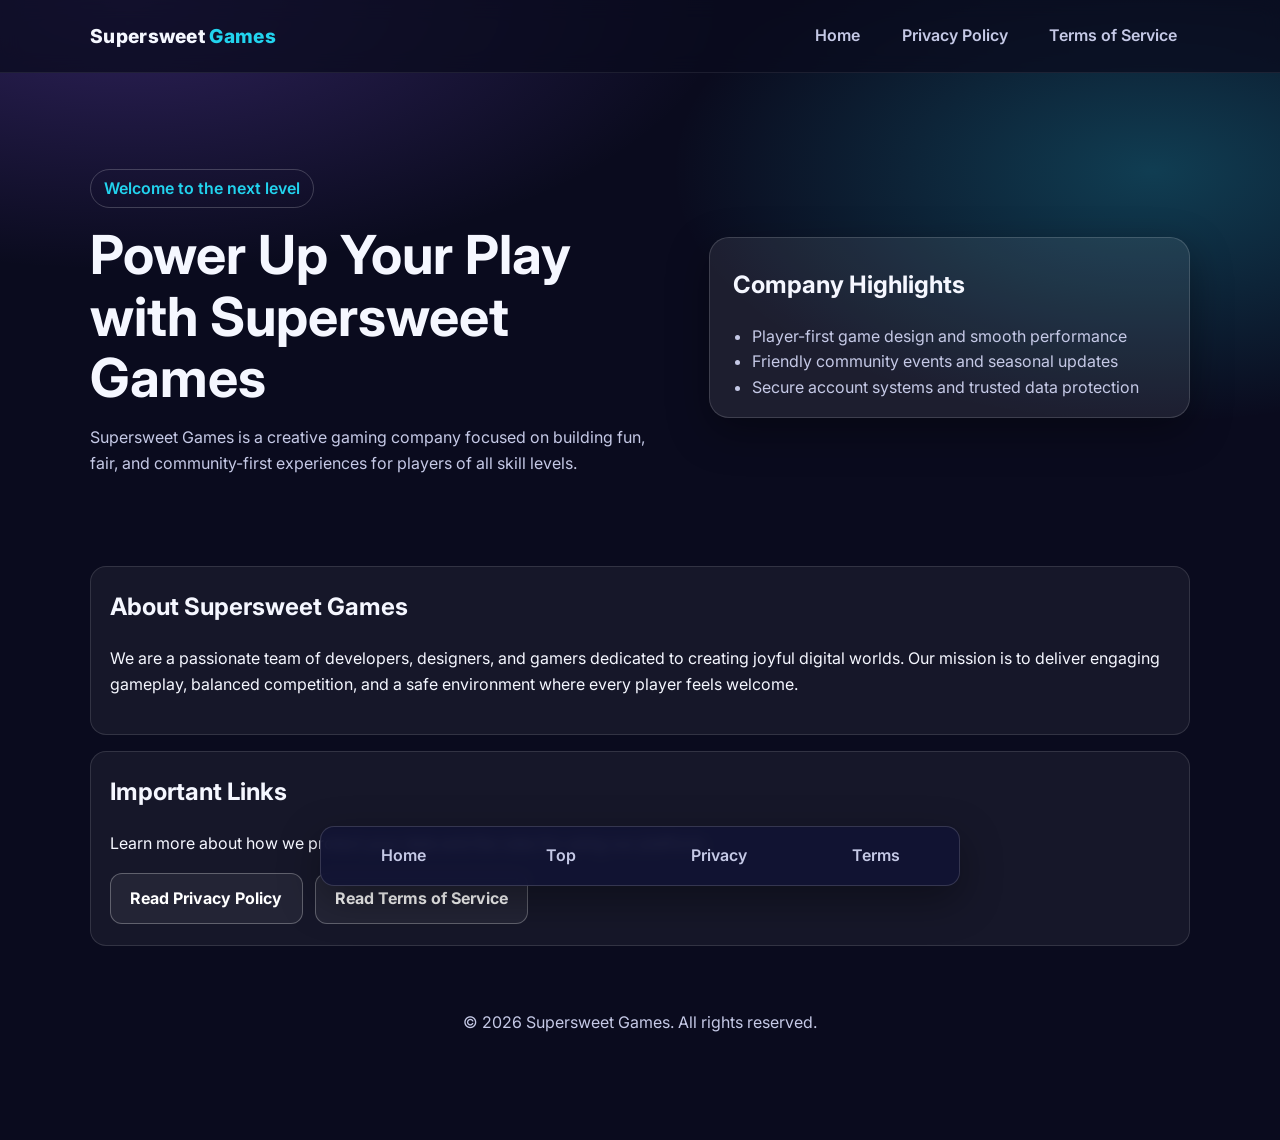
==== index.html @ 05249ee4 "super sweet testing" ====
<!DOCTYPE html>
<html lang="en">
<head>
  <meta charset="UTF-8">
  <meta name="viewport" content="width=device-width, initial-scale=1.0">
  <title>Supersweet Games</title>
  <meta name="description" content="Supersweet Games - Play, compete, and connect in a vibrant gaming world.">
  <link rel="preconnect" href="https://fonts.googleapis.com">
  <link rel="preconnect" href="https://fonts.gstatic.com" crossorigin>
  <link href="https://fonts.googleapis.com/css2?family=Inter:wght@400;600;700;800&display=swap" rel="stylesheet">
  <link rel="stylesheet" href="styles.css">
</head>
<body>
  <header class="site-header">
    <nav class="navbar container" aria-label="Main navigation">
      <a href="index.html" class="brand">Supersweet <span>Games</span></a>

      <button class="menu-toggle" aria-label="Toggle menu" aria-expanded="false">
        <span></span>
        <span></span>
        <span></span>
      </button>

      <ul class="nav-links">
        <li><a href="index.html">Home</a></li>
        <li><a href="privacy-policy.html">Privacy Policy</a></li>
        <li><a href="terms-of-service.html">Terms of Service</a></li>
      </ul>
    </nav>
  </header>

  <main>
    <section id="home" class="hero container">
      <div class="hero-content">
        <p class="eyebrow">Welcome to the next level</p>
        <h1>Power Up Your Play with Supersweet Games</h1>
        <p class="hero-text">
          Supersweet Games is a creative gaming company focused on building fun, fair, and
          community-first experiences for players of all skill levels.
        </p>
      </div>
      <div class="hero-card">
        <h2>Company Highlights</h2>
        <ul>
          <li>Player-first game design and smooth performance</li>
          <li>Friendly community events and seasonal updates</li>
          <li>Secure account systems and trusted data protection</li>
        </ul>
      </div>
    </section>

    <section class="info container">
      <h2>About Supersweet Games</h2>
      <p>
        We are a passionate team of developers, designers, and gamers dedicated to creating
        joyful digital worlds. Our mission is to deliver engaging gameplay, balanced competition,
        and a safe environment where every player feels welcome.
      </p>
    </section>

    <section class="info container">
      <h2>Important Links</h2>
      <p>
        Learn more about how we protect your data and the rules for using our platform.
      </p>
      <div class="hero-actions">
        <a class="btn btn-secondary" href="privacy-policy.html">Read Privacy Policy</a>
        <a class="btn btn-secondary" href="terms-of-service.html">Read Terms of Service</a>
      </div>
    </section>
  </main>

  <nav class="bottom-nav" aria-label="Bottom navigation">
    <a href="index.html">Home</a>
    <a href="#home">Top</a>
    <a href="privacy-policy.html">Privacy</a>
    <a href="terms-of-service.html">Terms</a>
  </nav>

  <footer class="site-footer">
    <p>&copy; <span id="year"></span> Supersweet Games. All rights reserved.</p>
  </footer>

  <script src="script.js"></script>
</body>
</html>
---- styles.css ----
:root {
  --bg: #0a0b1e;
  --bg-soft: #131533;
  --surface: rgba(255, 255, 255, 0.08);
  --text: #f5f7ff;
  --muted: #c5c9e6;
  --accent: #8b5cf6;
  --accent-2: #22d3ee;
  --shadow: 0 14px 40px rgba(0, 0, 0, 0.35);
}

* {
  box-sizing: border-box;
}

html,
body {
  margin: 0;
  padding: 0;
  scroll-behavior: smooth;
}

body {
  font-family: "Inter", Arial, sans-serif;
  background:
    radial-gradient(1000px 450px at 10% 0%, rgba(139, 92, 246, 0.28), transparent 60%),
    radial-gradient(800px 420px at 90% 15%, rgba(34, 211, 238, 0.25), transparent 60%),
    var(--bg);
  color: var(--text);
  min-height: 100vh;
  line-height: 1.6;
}

.container {
  width: min(1100px, 92%);
  margin: 0 auto;
}

.site-header {
  position: sticky;
  top: 0;
  z-index: 10;
  background: rgba(10, 11, 30, 0.75);
  backdrop-filter: blur(10px);
  border-bottom: 1px solid rgba(255, 255, 255, 0.08);
}

.navbar {
  display: flex;
  align-items: center;
  justify-content: space-between;
  min-height: 72px;
}

.brand {
  color: var(--text);
  text-decoration: none;
  font-weight: 800;
  letter-spacing: 0.3px;
  font-size: 1.2rem;
}

.brand span {
  color: var(--accent-2);
}

.nav-links {
  list-style: none;
  display: flex;
  gap: 1rem;
  margin: 0;
  padding: 0;
}

.nav-links a {
  color: var(--muted);
  text-decoration: none;
  font-weight: 600;
  padding: 0.5rem 0.8rem;
  border-radius: 999px;
  transition: 0.2s ease;
}

.nav-links a:hover {
  color: var(--text);
  background: var(--surface);
}

.menu-toggle {
  display: none;
  width: 44px;
  height: 44px;
  border: 1px solid rgba(255, 255, 255, 0.2);
  border-radius: 10px;
  background: transparent;
  cursor: pointer;
  padding: 10px;
}

.menu-toggle span {
  display: block;
  height: 2px;
  background: white;
  margin: 5px 0;
  border-radius: 2px;
}

.hero {
  display: grid;
  grid-template-columns: 1.1fr 0.9fr;
  gap: 2rem;
  align-items: center;
  padding: 5rem 0 4rem;
}

.eyebrow {
  display: inline-block;
  padding: 0.35rem 0.8rem;
  border: 1px solid rgba(255, 255, 255, 0.2);
  border-radius: 999px;
  color: var(--accent-2);
  margin-bottom: 1rem;
  font-weight: 600;
}

h1 {
  font-size: clamp(2rem, 4.2vw, 3.4rem);
  line-height: 1.15;
  margin: 0 0 1rem;
}

.hero-text {
  color: var(--muted);
  max-width: 58ch;
  margin-bottom: 1.6rem;
}

.hero-actions {
  display: flex;
  flex-wrap: wrap;
  gap: 0.75rem;
}

.btn {
  text-decoration: none;
  padding: 0.75rem 1.2rem;
  border-radius: 12px;
  font-weight: 700;
  transition: transform 0.2s ease, opacity 0.2s ease;
}

.btn:hover {
  transform: translateY(-1px);
  opacity: 0.95;
}

.btn-primary {
  color: #fff;
  background: linear-gradient(135deg, var(--accent), #6d28d9);
}

.btn-secondary {
  color: #fff;
  border: 1px solid rgba(255, 255, 255, 0.28);
  background: rgba(255, 255, 255, 0.06);
}

.hero-card {
  background: rgba(255, 255, 255, 0.08);
  border: 1px solid rgba(255, 255, 255, 0.15);
  border-radius: 20px;
  box-shadow: var(--shadow);
  padding: 1.4rem 1.4rem 1rem;
}

.hero-card h2 {
  margin-top: 0.3rem;
}

.hero-card ul {
  margin: 0.4rem 0 0;
  padding-left: 1.2rem;
  color: var(--muted);
}

.info {
  background: rgba(255, 255, 255, 0.05);
  border: 1px solid rgba(255, 255, 255, 0.12);
  border-radius: 16px;
  padding: 1.3rem 1.2rem;
  margin-bottom: 1rem;
}

.info h2 {
  margin-top: 0;
}

.legal-page {
  padding: 2.2rem 0 2.8rem;
}

.legal-page h1 {
  margin-top: 0;
  margin-bottom: 0.8rem;
}

.site-footer {
  text-align: center;
  color: var(--muted);
  padding: 2rem 1rem 5.5rem;
}

.bottom-nav {
  position: fixed;
  left: 50%;
  transform: translateX(-50%);
  bottom: 14px;
  z-index: 20;
  width: min(640px, 92%);
  display: flex;
  justify-content: space-between;
  gap: 0.5rem;
  padding: 0.5rem;
  border-radius: 14px;
  background: rgba(18, 20, 51, 0.92);
  border: 1px solid rgba(255, 255, 255, 0.15);
  box-shadow: var(--shadow);
  backdrop-filter: blur(6px);
}

.bottom-nav a {
  flex: 1;
  text-align: center;
  color: var(--muted);
  text-decoration: none;
  font-weight: 600;
  padding: 0.5rem 0.25rem;
  border-radius: 10px;
  transition: 0.2s ease;
}

.bottom-nav a:hover {
  color: var(--text);
  background: rgba(255, 255, 255, 0.08);
}

@media (max-width: 860px) {
  .menu-toggle {
    display: inline-block;
  }

  .nav-links {
    position: absolute;
    right: 4%;
    top: 72px;
    background: #121433;
    border: 1px solid rgba(255, 255, 255, 0.16);
    border-radius: 12px;
    display: none;
    width: min(280px, 92%);
    flex-direction: column;
    gap: 0;
    padding: 0.5rem;
  }

  .nav-links.show {
    display: flex;
  }

  .hero {
    grid-template-columns: 1fr;
    padding-top: 3rem;
  }

  .bottom-nav {
    bottom: 10px;
    gap: 0.3rem;
  }

  .bottom-nav a {
    font-size: 0.86rem;
    padding: 0.5rem 0.2rem;
  }
}
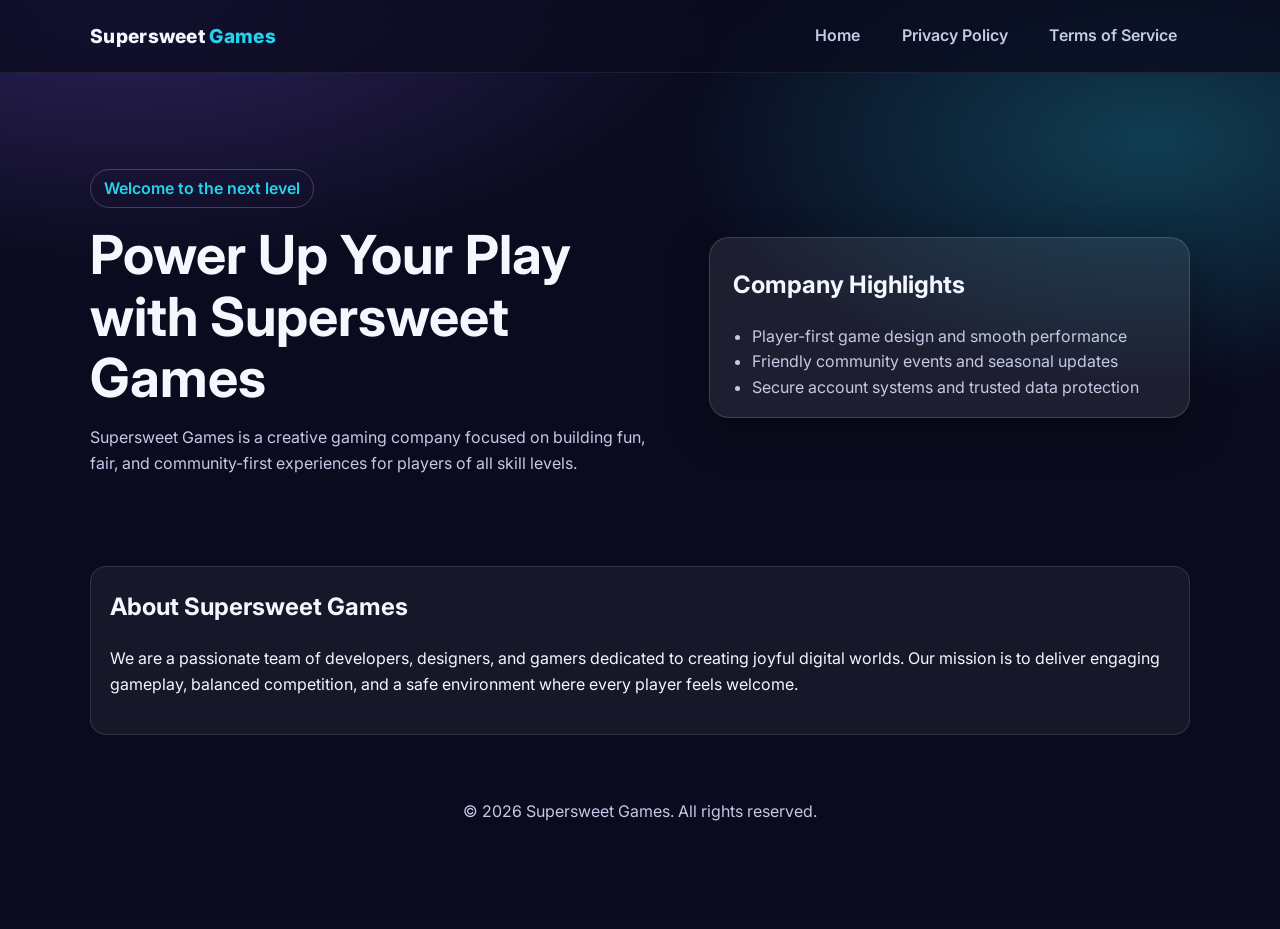
==== commit bd4ed655: "remove bottom nav" ====
--- a/index.html
+++ b/index.html
@@ -58,7 +58,7 @@
       </p>
     </section>
 
-    <section class="info container">
+    <!-- <section class="info container">
       <h2>Important Links</h2>
       <p>
         Learn more about how we protect your data and the rules for using our platform.
@@ -68,14 +68,14 @@
         <a class="btn btn-secondary" href="terms-of-service.html">Read Terms of Service</a>
       </div>
     </section>
-  </main>
+  </main> -->
 
-  <nav class="bottom-nav" aria-label="Bottom navigation">
+  <!-- <nav class="bottom-nav" aria-label="Bottom navigation">
     <a href="index.html">Home</a>
     <a href="#home">Top</a>
     <a href="privacy-policy.html">Privacy</a>
     <a href="terms-of-service.html">Terms</a>
-  </nav>
+  </nav> -->
 
   <footer class="site-footer">
     <p>&copy; <span id="year"></span> Supersweet Games. All rights reserved.</p>
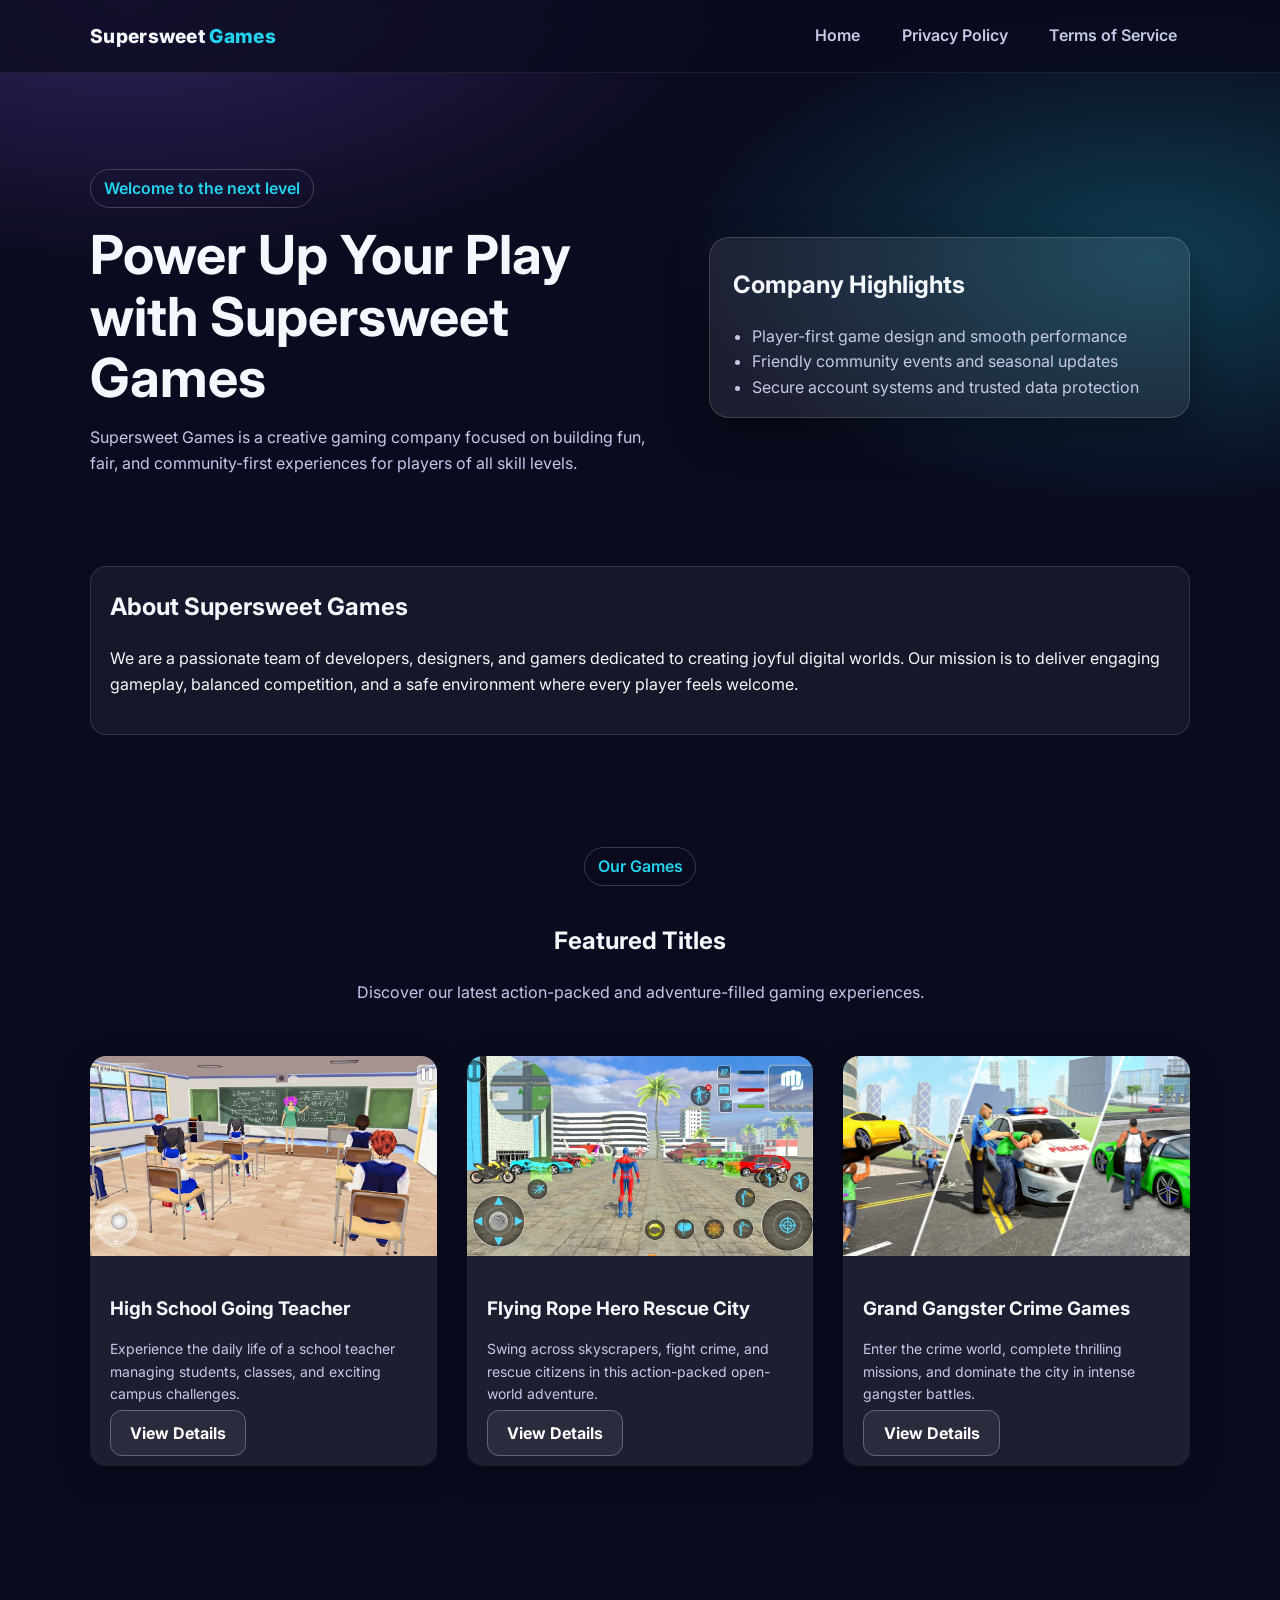
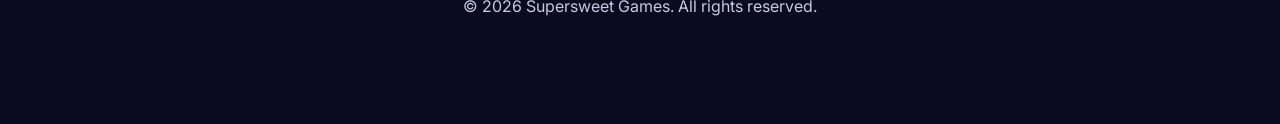
==== commit e9723870: "update portfolio" ====
--- a/index.html
+++ b/index.html
@@ -58,6 +58,62 @@
       </p>
     </section>
 
+    <section class="portfolio container">
+      <div class="section-header">
+        <p class="eyebrow">Our Games</p>
+        <h2>Featured Titles</h2>
+        <p class="section-text">
+          Discover our latest action-packed and adventure-filled gaming experiences.
+        </p>
+      </div>
+    
+      <div class="portfolio-grid">
+        
+        <div class="portfolio-card">
+          <div class="portfolio-image">
+            <img src="images/school.webp" alt="School Going Teacher">
+          </div>
+          <div class="portfolio-content">
+            <h3>High School Going Teacher</h3>
+            <p>
+              Experience the daily life of a school teacher managing students,
+              classes, and exciting campus challenges.
+            </p>
+            <a href="https://play.google.com/store/apps/details?id=com.ss.high.school.teacher.life.sim&hl=en_ZA" target="_blank" class="btn btn-secondary">View Details</a>
+          </div>
+        </div>
+    
+        <div class="portfolio-card">
+          <div class="portfolio-image">
+            <img src="images/hero.webp" alt="Flying Rope Hero Rescue City">
+          </div>
+          <div class="portfolio-content">
+            <h3>Flying Rope Hero Rescue City</h3>
+            <p>
+              Swing across skyscrapers, fight crime, and rescue citizens
+              in this action-packed open-world adventure.
+            </p>
+            <a href="https://play.google.com/store/apps/details?id=com.ss.rope.hero.spider.crime.game&hl=en_ZA" target="_blank" class="btn btn-secondary">View Details</a>
+          </div>
+        </div>
+    
+        <div class="portfolio-card">
+          <div class="portfolio-image">
+            <img src="images/grand1.webp" alt="Grand Gangster Crime Games">
+          </div>
+          <div class="portfolio-content">
+            <h3>Grand Gangster Crime Games</h3>
+            <p>
+              Enter the crime world, complete thrilling missions,
+              and dominate the city in intense gangster battles.
+            </p>
+            <a href="https://play.google.com/store/apps/details?id=com.ss.open.world.gangster.game.rope.hero&hl=en_ZA" target="_blank" class="btn btn-secondary">View Details</a>
+          </div>
+        </div>
+    
+      </div>
+    </section>
+
     <!-- <section class="info container">
       <h2>Important Links</h2>
       <p>
--- a/styles.css
+++ b/styles.css
@@ -282,3 +282,73 @@
     padding: 0.5rem 0.2rem;
   }
 }
+
+/* Prevent overflow on long URLs */
+.info a {
+  color: var(--accent-2);
+  text-decoration: underline;
+  overflow-wrap: anywhere;
+  word-break: break-word;
+}
+
+
+
+/* =========================
+   Portfolio Section
+========================= */
+
+.portfolio {
+  padding: 80px 0;
+  text-align: center;
+}
+
+.section-header {
+  max-width: 600px;
+  margin: 0 auto 50px auto;
+}
+
+.section-text {
+  color: var(--muted);
+  margin-top: 10px;
+}
+
+.portfolio-grid {
+  display: grid;
+  grid-template-columns: repeat(auto-fit, minmax(280px, 1fr));
+  gap: 30px;
+}
+
+.portfolio-card {
+  background: var(--surface);
+  border-radius: 16px;
+  overflow: hidden;
+  box-shadow: 0 10px 30px rgba(0, 0, 0, 0.25);
+  transition: transform 0.3s ease, box-shadow 0.3s ease;
+}
+
+.portfolio-card:hover {
+  transform: translateY(-8px);
+  box-shadow: 0 15px 40px rgba(0, 0, 0, 0.35);
+}
+
+.portfolio-image img {
+  width: 100%;
+  height: 200px;
+  object-fit: cover;
+  display: block;
+}
+
+.portfolio-content {
+  padding: 20px;
+  text-align: left;
+}
+
+.portfolio-content h3 {
+  margin-bottom: 10px;
+}
+
+.portfolio-content p {
+  color: var(--muted);
+  font-size: 14px;
+  margin-bottom: 15px;
+}
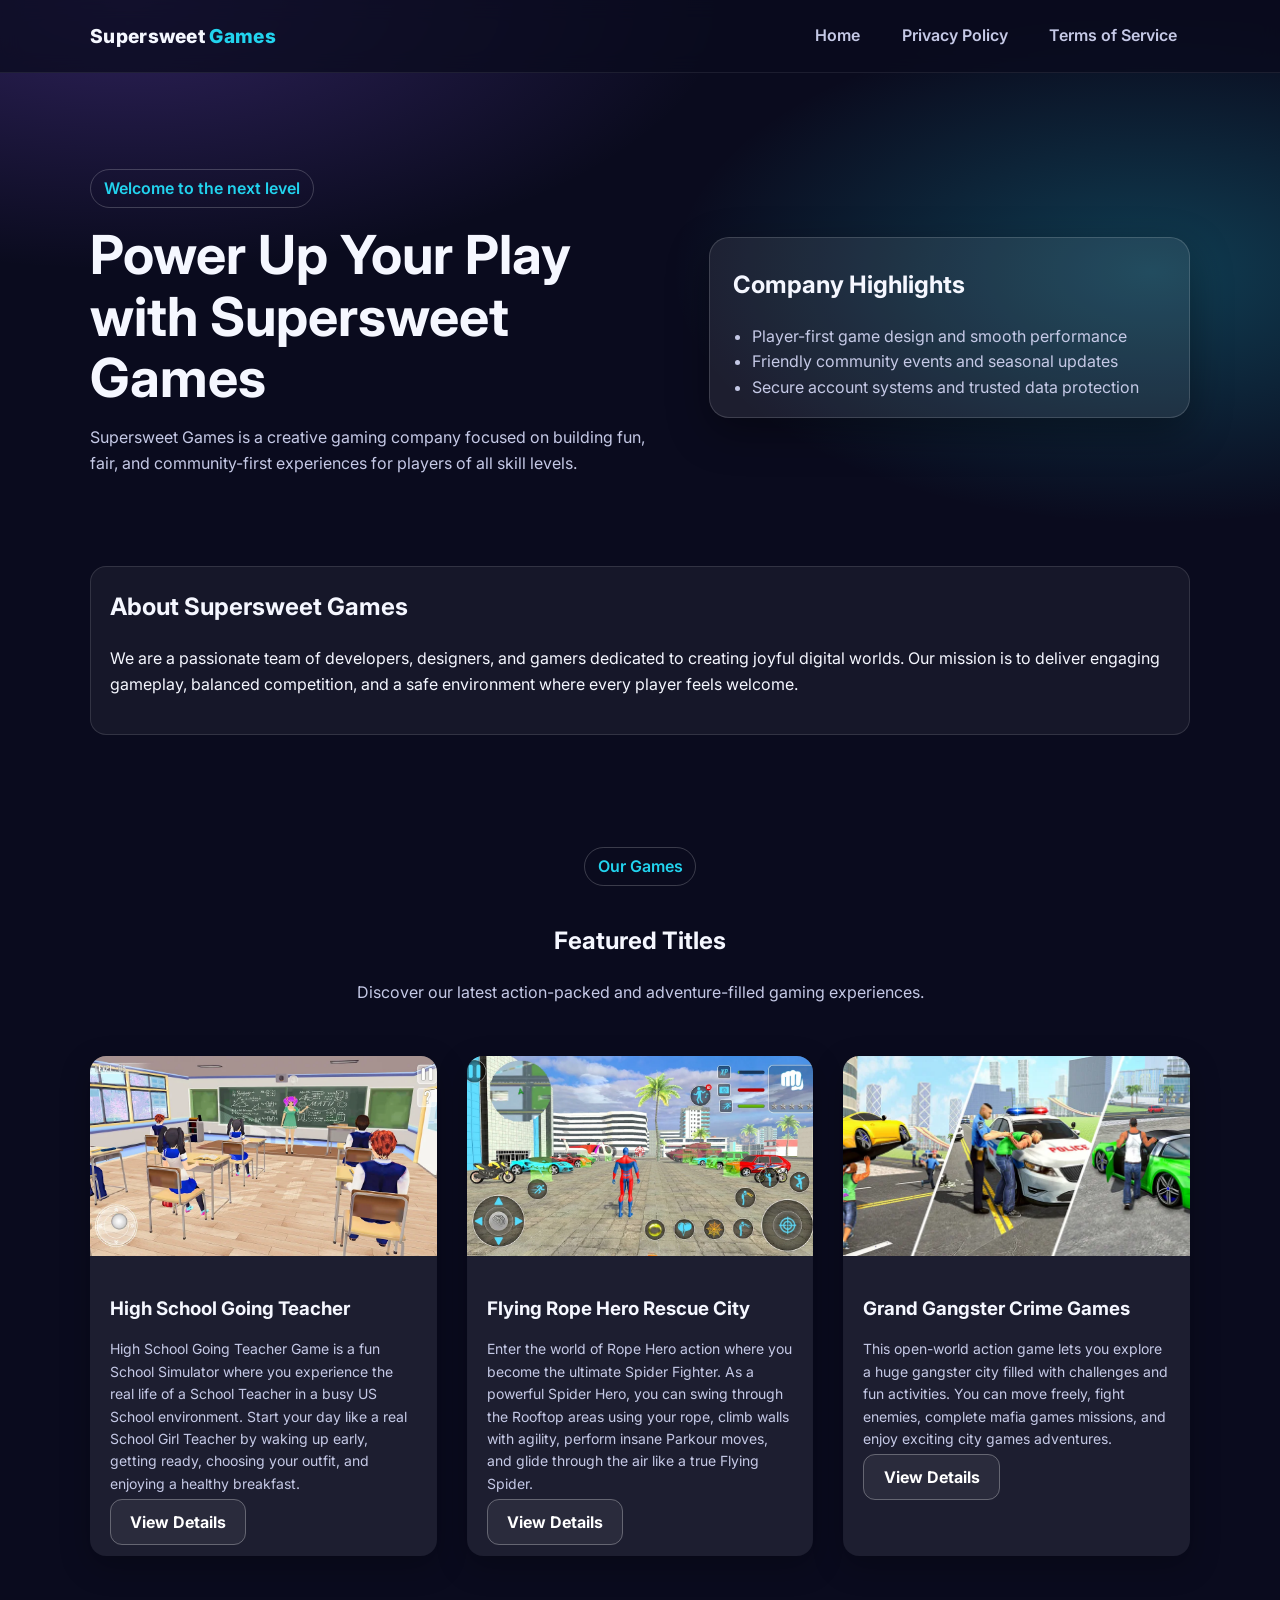
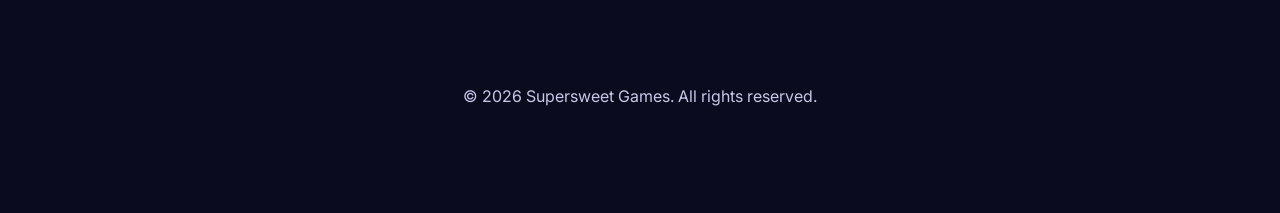
==== commit 40e09bf5: "updated portfolio" ====
--- a/index.html
+++ b/index.html
@@ -76,8 +76,7 @@
           <div class="portfolio-content">
             <h3>High School Going Teacher</h3>
             <p>
-              Experience the daily life of a school teacher managing students,
-              classes, and exciting campus challenges.
+              High School Going Teacher Game is a fun School Simulator where you experience the real life of a School Teacher in a busy US School environment. Start your day like a real School Girl Teacher by waking up early, getting ready, choosing your outfit, and enjoying a healthy breakfast.
             </p>
             <a href="https://play.google.com/store/apps/details?id=com.ss.high.school.teacher.life.sim&hl=en_ZA" target="_blank" class="btn btn-secondary">View Details</a>
           </div>
@@ -90,8 +89,7 @@
           <div class="portfolio-content">
             <h3>Flying Rope Hero Rescue City</h3>
             <p>
-              Swing across skyscrapers, fight crime, and rescue citizens
-              in this action-packed open-world adventure.
+              Enter the world of Rope Hero action where you become the ultimate Spider Fighter. As a powerful Spider Hero, you can swing through the Rooftop areas using your rope, climb walls with agility, perform insane Parkour moves, and glide through the air like a true Flying Spider.
             </p>
             <a href="https://play.google.com/store/apps/details?id=com.ss.rope.hero.spider.crime.game&hl=en_ZA" target="_blank" class="btn btn-secondary">View Details</a>
           </div>
@@ -104,8 +102,7 @@
           <div class="portfolio-content">
             <h3>Grand Gangster Crime Games</h3>
             <p>
-              Enter the crime world, complete thrilling missions,
-              and dominate the city in intense gangster battles.
+              This open-world action game lets you explore a huge gangster city filled with challenges and fun activities. You can move freely, fight enemies, complete mafia games missions, and enjoy exciting city games adventures.
             </p>
             <a href="https://play.google.com/store/apps/details?id=com.ss.open.world.gangster.game.rope.hero&hl=en_ZA" target="_blank" class="btn btn-secondary">View Details</a>
           </div>
